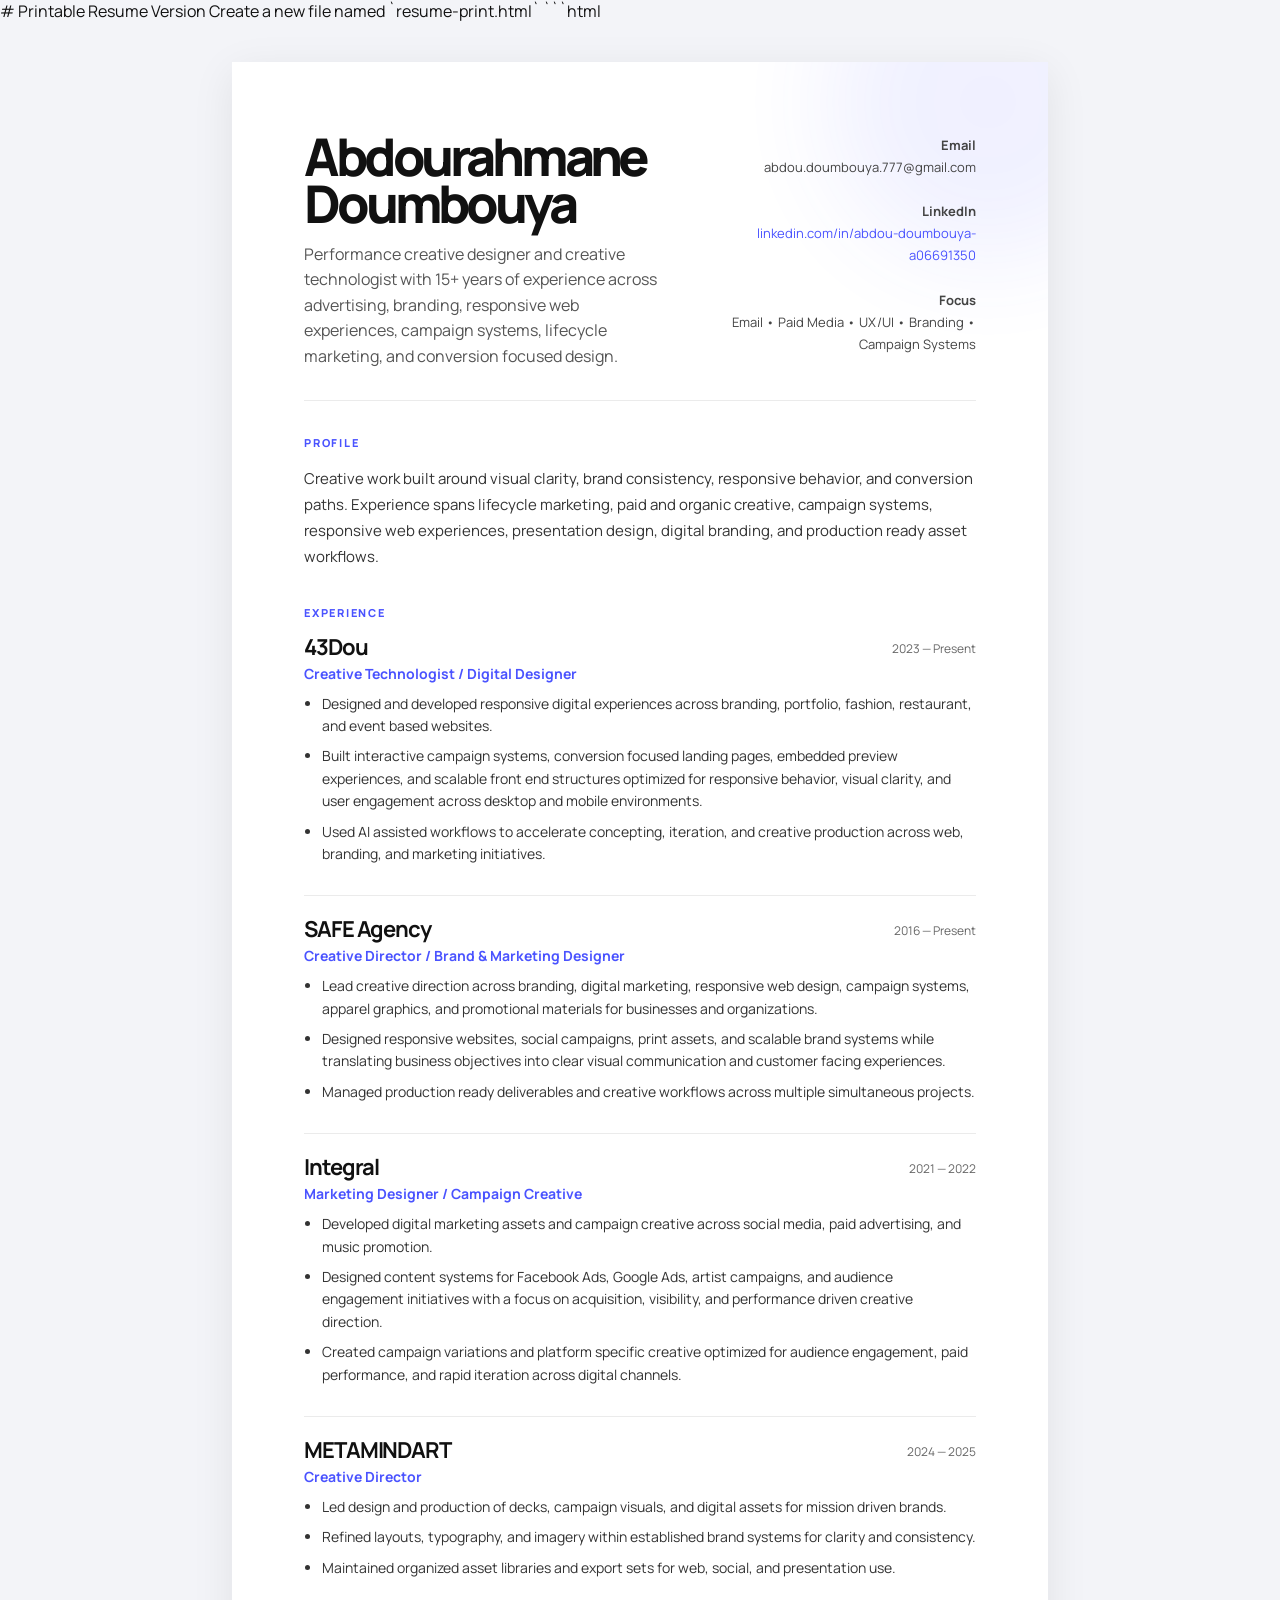
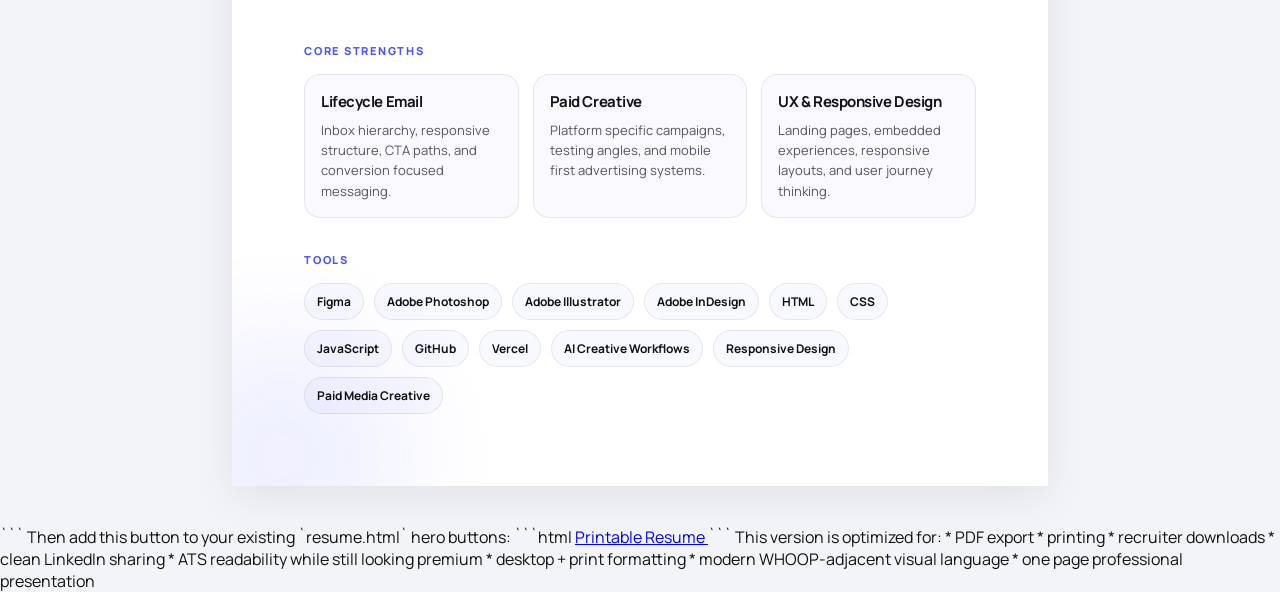
==== resume-print.html @ a507289f "Create resume-print.html" ====
# Printable Resume Version

Create a new file named `resume-print.html`

```html
<!DOCTYPE html>
<html lang="en">
<head>
  <meta charset="UTF-8" />
  <meta name="viewport" content="width=device-width, initial-scale=1.0" />
  <title>Abdourahmane Doumbouya Resume</title>

  <link rel="preconnect" href="https://fonts.googleapis.com">
  <link rel="preconnect" href="https://fonts.gstatic.com" crossorigin>
  <link href="https://fonts.googleapis.com/css2?family=Manrope:wght@400;500;600;700;800&display=swap" rel="stylesheet">

  <style>
    * {
      box-sizing: border-box;
    }

    body {
      margin: 0;
      background: #f3f4f8;
      font-family: "Manrope", sans-serif;
      color: #111111;
      -webkit-print-color-adjust: exact;
      print-color-adjust: exact;
    }

    .page {
      width: 8.5in;
      min-height: 11in;
      margin: 40px auto;
      background: #ffffff;
      padding: 0.75in;
      box-shadow: 0 10px 40px rgba(0,0,0,0.08);
      position: relative;
      overflow: hidden;
    }

    .accent-orb {
      position: absolute;
      border-radius: 50%;
      filter: blur(50px);
      opacity: 0.08;
      pointer-events: none;
    }

    .orb-one {
      width: 320px;
      height: 320px;
      background: #4A53FF;
      top: -120px;
      right: -100px;
    }

    .orb-two {
      width: 260px;
      height: 260px;
      background: #4A53FF;
      bottom: -100px;
      left: -80px;
    }

    .topbar {
      display: flex;
      justify-content: space-between;
      align-items: flex-start;
      gap: 40px;
      padding-bottom: 30px;
      border-bottom: 1px solid rgba(0,0,0,0.08);
      position: relative;
      z-index: 2;
    }

    .identity h1 {
      margin: 0;
      font-size: 52px;
      line-height: 0.9;
      letter-spacing: -0.08em;
      font-weight: 800;
    }

    .identity p {
      margin: 14px 0 0;
      font-size: 16px;
      line-height: 1.6;
      color: #555555;
      max-width: 520px;
    }

    .contact {
      text-align: right;
      font-size: 13px;
      line-height: 1.7;
      color: #444444;
      min-width: 220px;
    }

    .contact a {
      color: #4A53FF;
      text-decoration: none;
    }

    .section {
      margin-top: 34px;
      position: relative;
      z-index: 2;
    }

    .section-label {
      font-size: 11px;
      font-weight: 800;
      letter-spacing: 0.16em;
      text-transform: uppercase;
      color: #4A53FF;
      margin-bottom: 16px;
    }

    .summary {
      font-size: 15px;
      line-height: 1.75;
      color: #333333;
    }

    .experience-item {
      padding: 22px 0;
      border-top: 1px solid rgba(0,0,0,0.08);
    }

    .experience-item:first-of-type {
      border-top: 0;
      padding-top: 0;
    }

    .experience-head {
      display: flex;
      justify-content: space-between;
      align-items: flex-start;
      gap: 24px;
      margin-bottom: 10px;
    }

    .experience-head h3 {
      margin: 0;
      font-size: 22px;
      letter-spacing: -0.05em;
      line-height: 1;
    }

    .role {
      margin-top: 6px;
      font-size: 14px;
      color: #4A53FF;
      font-weight: 700;
    }

    .dates {
      font-size: 12px;
      color: #666666;
      white-space: nowrap;
      padding-top: 4px;
    }

    .experience-item ul {
      margin: 0;
      padding-left: 18px;
    }

    .experience-item li {
      margin-bottom: 8px;
      font-size: 14px;
      line-height: 1.6;
      color: #333333;
    }

    .skills-grid {
      display: grid;
      grid-template-columns: repeat(3, 1fr);
      gap: 14px;
    }

    .skill-card {
      border: 1px solid rgba(0,0,0,0.08);
      border-radius: 16px;
      padding: 16px;
      background: rgba(74,83,255,0.03);
    }

    .skill-card strong {
      display: block;
      margin-bottom: 8px;
      font-size: 15px;
      letter-spacing: -0.03em;
    }

    .skill-card p {
      margin: 0;
      font-size: 13px;
      line-height: 1.55;
      color: #555555;
    }

    .tools {
      display: flex;
      flex-wrap: wrap;
      gap: 10px;
    }

    .tools span {
      border: 1px solid rgba(0,0,0,0.08);
      border-radius: 999px;
      padding: 9px 12px;
      font-size: 12px;
      font-weight: 700;
      background: rgba(74,83,255,0.04);
    }

    @media print {
      body {
        background: #ffffff;
      }

      .page {
        width: 100%;
        min-height: auto;
        margin: 0;
        box-shadow: none;
        page-break-after: avoid;
      }
    }
  </style>
</head>
<body>
  <div class="page">
    <div class="accent-orb orb-one"></div>
    <div class="accent-orb orb-two"></div>

    <header class="topbar">
      <div class="identity">
        <h1>Abdourahmane<br>Doumbouya</h1>
        <p>
          Performance creative designer and creative technologist with 15+ years of experience across advertising, branding, responsive web experiences, campaign systems, lifecycle marketing, and conversion focused design.
        </p>
      </div>

      <div class="contact">
        <strong>Email</strong><br>
        abdou.doumbouya.777@gmail.com
        <br><br>

        <strong>LinkedIn</strong><br>
        <a href="https://www.linkedin.com/in/abdou-doumbouya-a06691350/">
          linkedin.com/in/abdou-doumbouya-a06691350
        </a>
        <br><br>

        <strong>Focus</strong><br>
        Email • Paid Media • UX/UI • Branding • Campaign Systems
      </div>
    </header>

    <section class="section">
      <div class="section-label">Profile</div>
      <div class="summary">
        Creative work built around visual clarity, brand consistency, responsive behavior, and conversion paths. Experience spans lifecycle marketing, paid and organic creative, campaign systems, responsive web experiences, presentation design, digital branding, and production ready asset workflows.
      </div>
    </section>

    <section class="section">
      <div class="section-label">Experience</div>

      <article class="experience-item">
        <div class="experience-head">
          <div>
            <h3>43Dou</h3>
            <div class="role">Creative Technologist / Digital Designer</div>
          </div>
          <div class="dates">2023 — Present</div>
        </div>

        <ul>
          <li>Designed and developed responsive digital experiences across branding, portfolio, fashion, restaurant, and event based websites.</li>
          <li>Built interactive campaign systems, conversion focused landing pages, embedded preview experiences, and scalable front end structures optimized for responsive behavior, visual clarity, and user engagement across desktop and mobile environments.</li>
          <li>Used AI assisted workflows to accelerate concepting, iteration, and creative production across web, branding, and marketing initiatives.</li>
        </ul>
      </article>

      <article class="experience-item">
        <div class="experience-head">
          <div>
            <h3>SAFE Agency</h3>
            <div class="role">Creative Director / Brand & Marketing Designer</div>
          </div>
          <div class="dates">2016 — Present</div>
        </div>

        <ul>
          <li>Lead creative direction across branding, digital marketing, responsive web design, campaign systems, apparel graphics, and promotional materials for businesses and organizations.</li>
          <li>Designed responsive websites, social campaigns, print assets, and scalable brand systems while translating business objectives into clear visual communication and customer facing experiences.</li>
          <li>Managed production ready deliverables and creative workflows across multiple simultaneous projects.</li>
        </ul>
      </article>

      <article class="experience-item">
        <div class="experience-head">
          <div>
            <h3>Integral</h3>
            <div class="role">Marketing Designer / Campaign Creative</div>
          </div>
          <div class="dates">2021 — 2022</div>
        </div>

        <ul>
          <li>Developed digital marketing assets and campaign creative across social media, paid advertising, and music promotion.</li>
          <li>Designed content systems for Facebook Ads, Google Ads, artist campaigns, and audience engagement initiatives with a focus on acquisition, visibility, and performance driven creative direction.</li>
          <li>Created campaign variations and platform specific creative optimized for audience engagement, paid performance, and rapid iteration across digital channels.</li>
        </ul>
      </article>

      <article class="experience-item">
        <div class="experience-head">
          <div>
            <h3>METAMINDART</h3>
            <div class="role">Creative Director</div>
          </div>
          <div class="dates">2024 — 2025</div>
        </div>

        <ul>
          <li>Led design and production of decks, campaign visuals, and digital assets for mission driven brands.</li>
          <li>Refined layouts, typography, and imagery within established brand systems for clarity and consistency.</li>
          <li>Maintained organized asset libraries and export sets for web, social, and presentation use.</li>
        </ul>
      </article>
    </section>

    <section class="section">
      <div class="section-label">Core Strengths</div>

      <div class="skills-grid">
        <div class="skill-card">
          <strong>Lifecycle Email</strong>
          <p>Inbox hierarchy, responsive structure, CTA paths, and conversion focused messaging.</p>
        </div>

        <div class="skill-card">
          <strong>Paid Creative</strong>
          <p>Platform specific campaigns, testing angles, and mobile first advertising systems.</p>
        </div>

        <div class="skill-card">
          <strong>UX & Responsive Design</strong>
          <p>Landing pages, embedded experiences, responsive layouts, and user journey thinking.</p>
        </div>
      </div>
    </section>

    <section class="section">
      <div class="section-label">Tools</div>

      <div class="tools">
        <span>Figma</span>
        <span>Adobe Photoshop</span>
        <span>Adobe Illustrator</span>
        <span>Adobe InDesign</span>
        <span>HTML</span>
        <span>CSS</span>
        <span>JavaScript</span>
        <span>GitHub</span>
        <span>Vercel</span>
        <span>AI Creative Workflows</span>
        <span>Responsive Design</span>
        <span>Paid Media Creative</span>
      </div>
    </section>
  </div>
</body>
</html>
```

Then add this button to your existing `resume.html` hero buttons:

```html
<a class="btn secondary" href="resume-print.html" target="_blank">
  Printable Resume
</a>
```

This version is optimized for:

* PDF export
* printing
* recruiter downloads
* clean LinkedIn sharing
* ATS readability while still looking premium
* desktop + print formatting
* modern WHOOP-adjacent visual language
* one page professional presentation
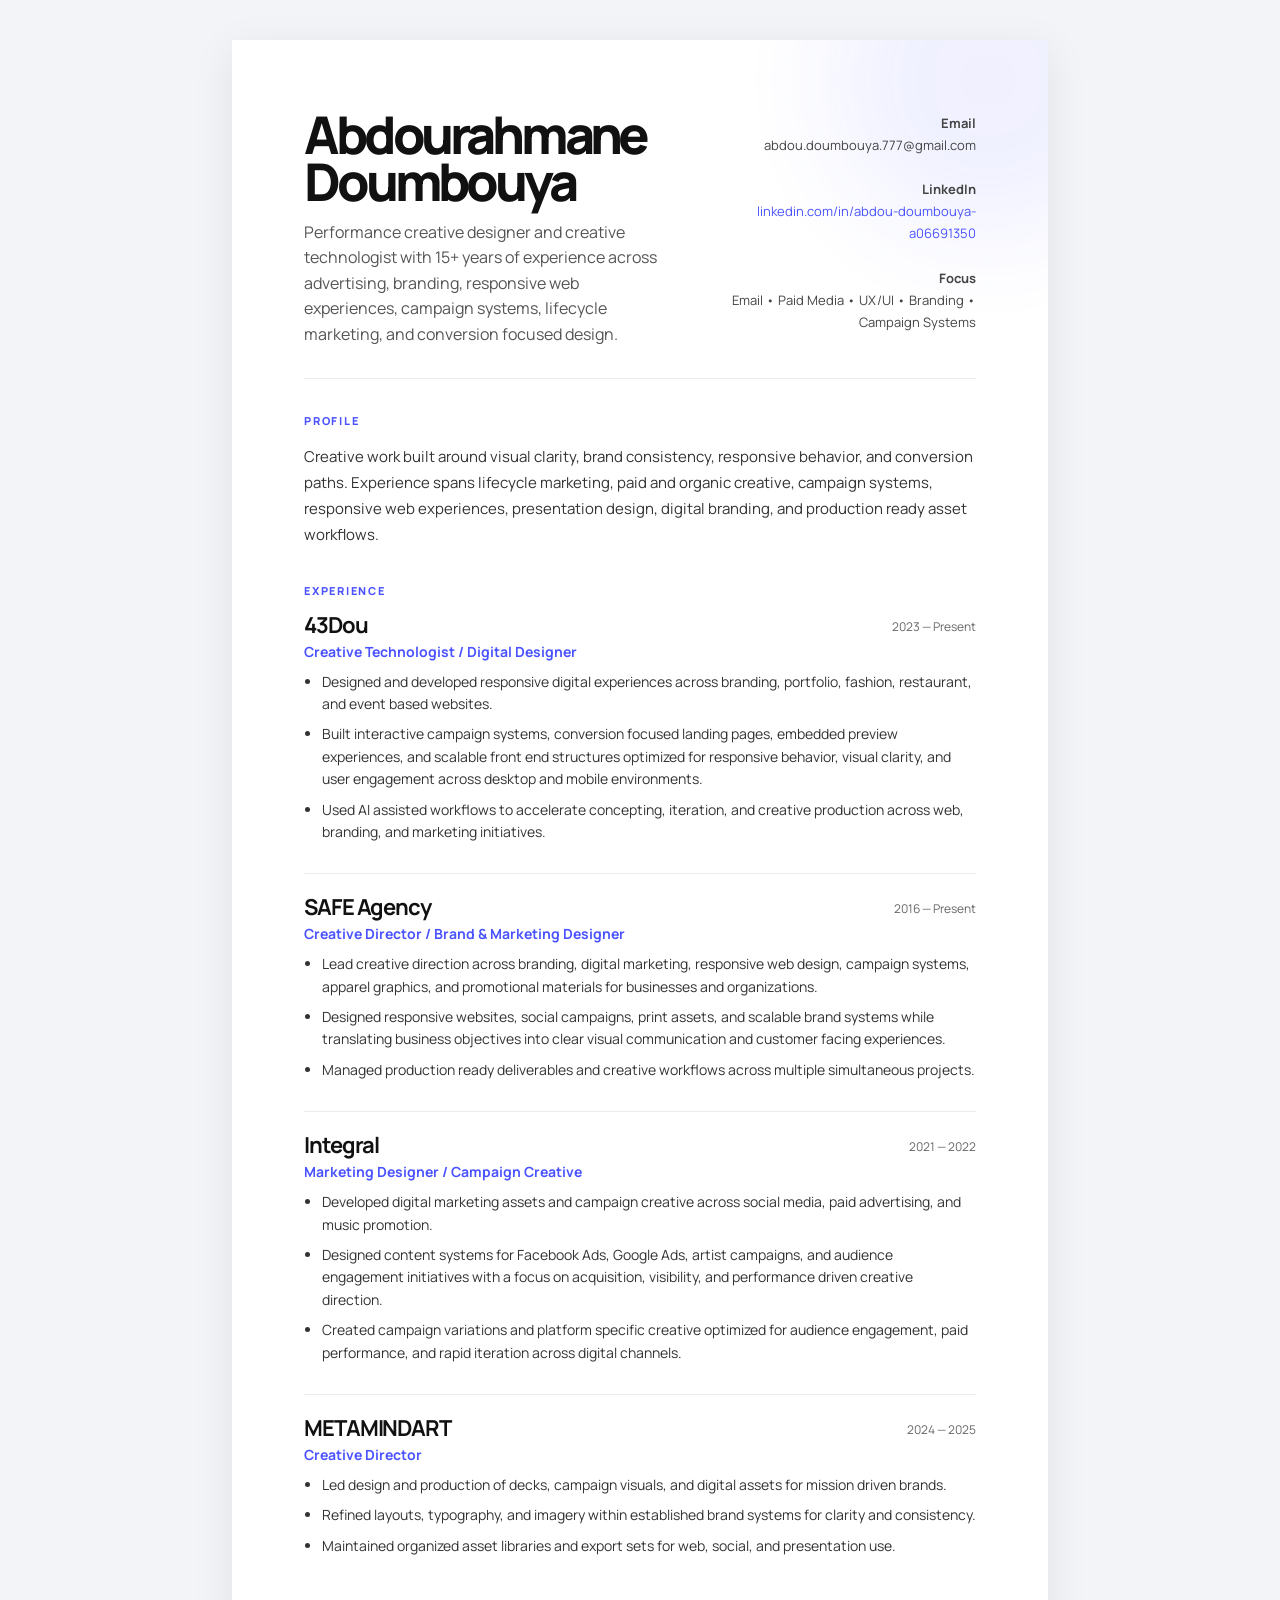
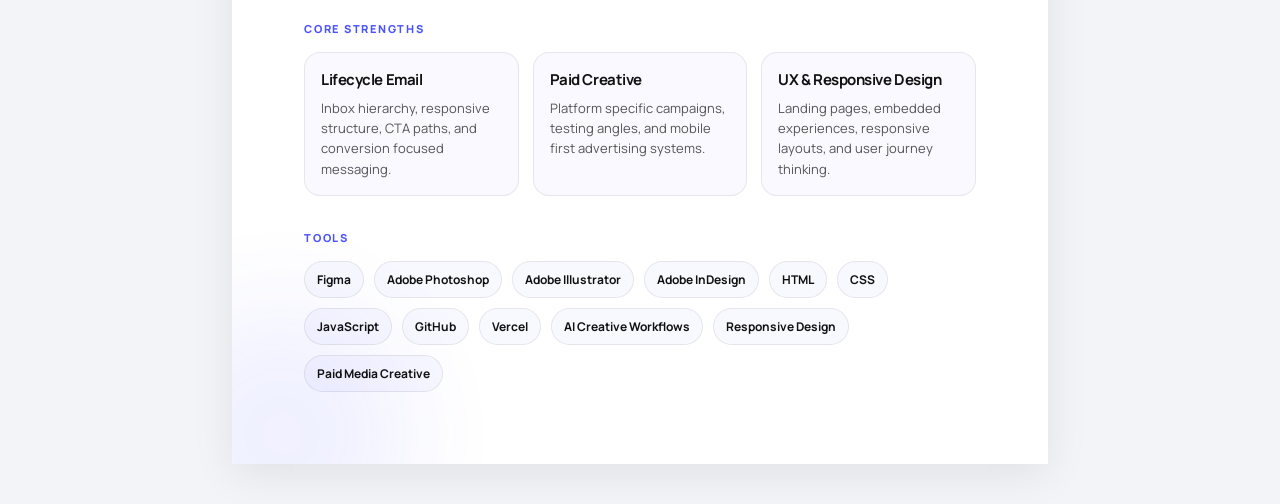
==== commit f5ab93ec: "Update resume-print.html" ====
--- a/resume-print.html
+++ b/resume-print.html
@@ -1,8 +1,3 @@
-# Printable Resume Version
-
-Create a new file named `resume-print.html`
-
-```html
 <!DOCTYPE html>
 <html lang="en">
 <head>
@@ -378,23 +373,3 @@
   </div>
 </body>
 </html>
-```
-
-Then add this button to your existing `resume.html` hero buttons:
-
-```html
-<a class="btn secondary" href="resume-print.html" target="_blank">
-  Printable Resume
-</a>
-```
-
-This version is optimized for:
-
-* PDF export
-* printing
-* recruiter downloads
-* clean LinkedIn sharing
-* ATS readability while still looking premium
-* desktop + print formatting
-* modern WHOOP-adjacent visual language
-* one page professional presentation
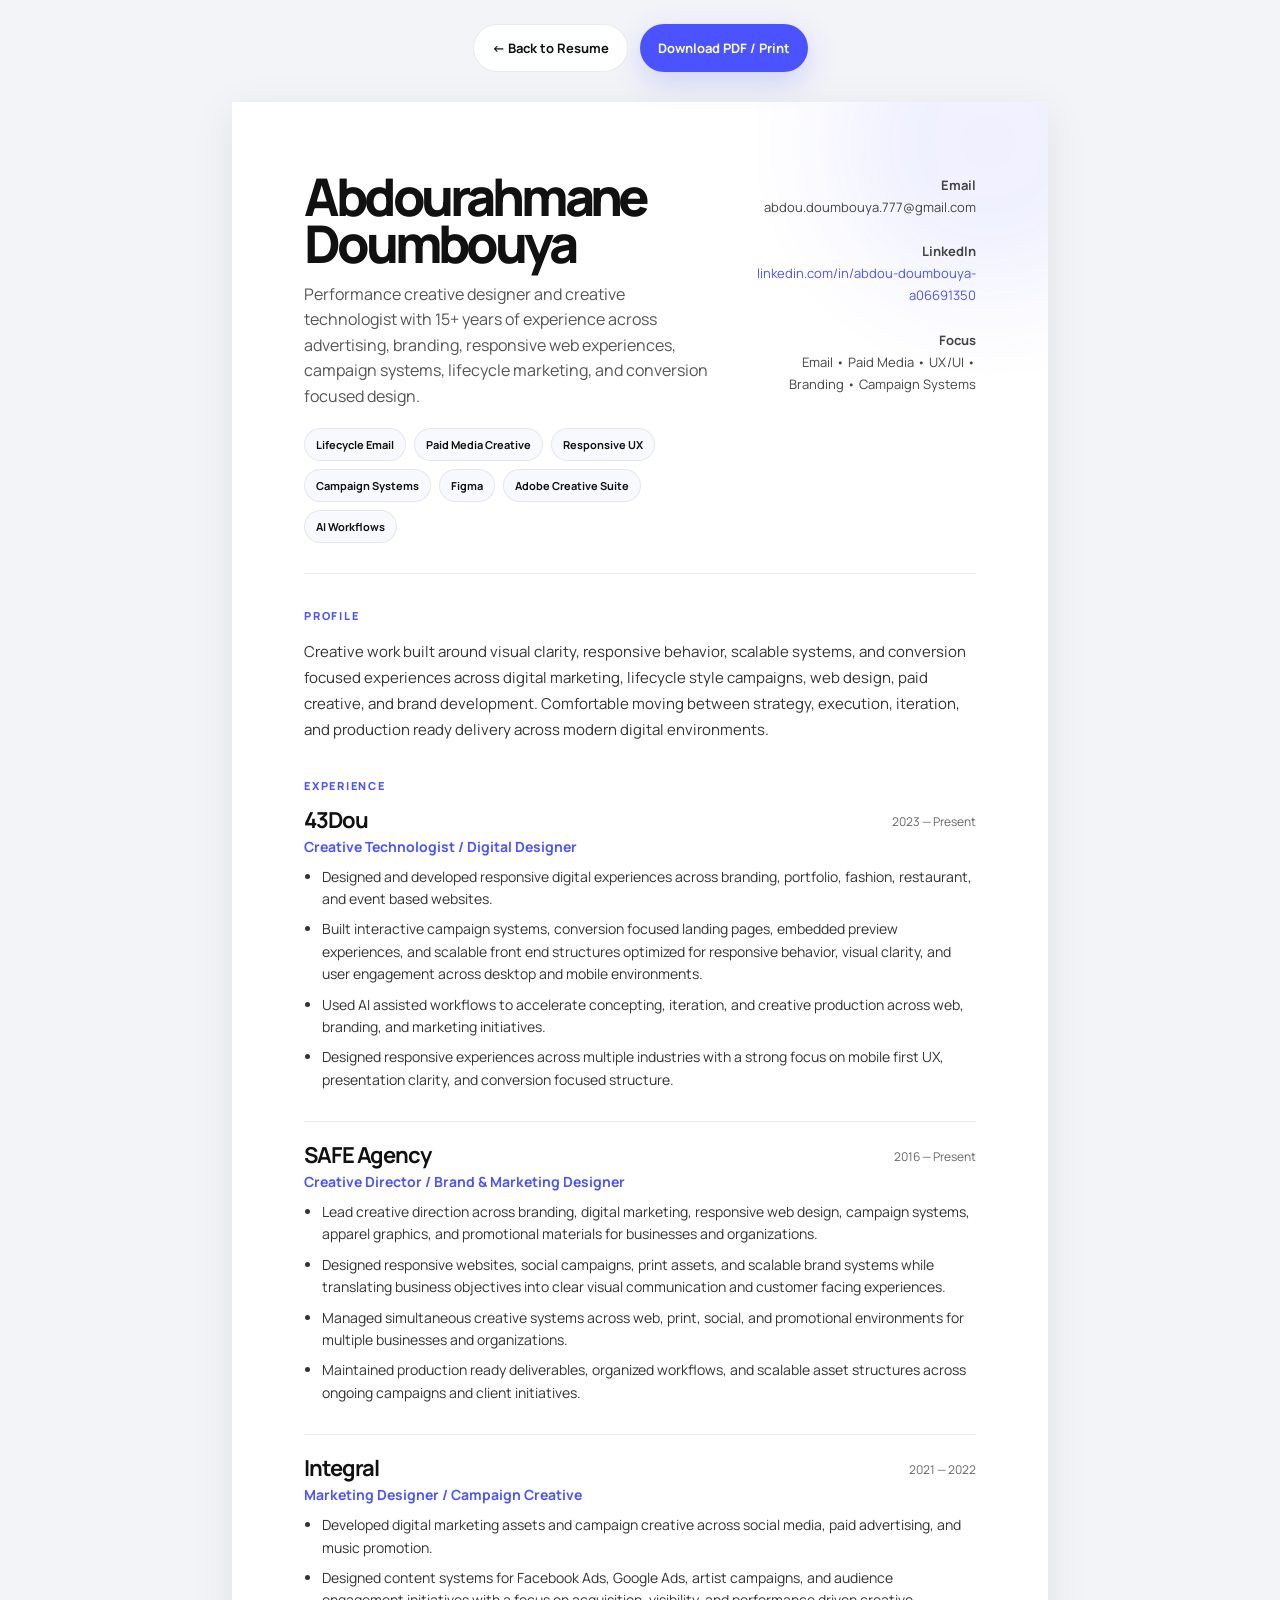
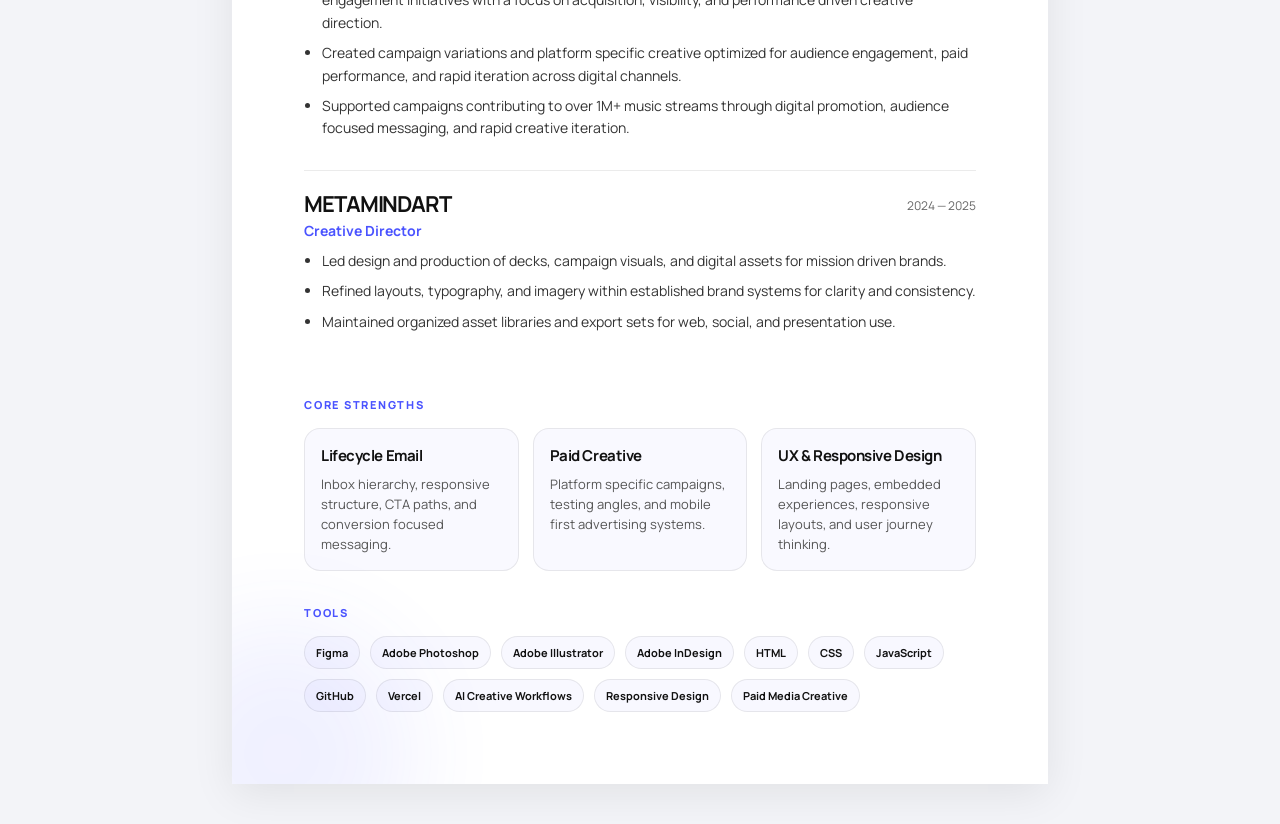
==== commit d88a600f: "Update resume-print.html" ====
--- a/resume-print.html
+++ b/resume-print.html
@@ -21,6 +21,46 @@
       color: #111111;
       -webkit-print-color-adjust: exact;
       print-color-adjust: exact;
+    }
+
+    .resume-controls {
+      position: sticky;
+      top: 20px;
+      z-index: 999;
+      width: fit-content;
+      margin: 24px auto -10px;
+      display: flex;
+      gap: 12px;
+    }
+
+    .resume-control-btn {
+      appearance: none;
+      border: 0;
+      text-decoration: none;
+      font-family: "Manrope", sans-serif;
+      font-size: 13px;
+      font-weight: 700;
+      border-radius: 999px;
+      padding: 14px 18px;
+      cursor: pointer;
+      transition: transform 0.25s ease, box-shadow 0.25s ease, background 0.25s ease;
+    }
+
+    .resume-control-btn:hover {
+      transform: translateY(-2px);
+    }
+
+    .resume-control-btn.primary {
+      background: #4A53FF;
+      color: white;
+      box-shadow: 0 10px 30px rgba(74,83,255,0.22);
+    }
+
+    .resume-control-btn.secondary {
+      background: rgba(255,255,255,0.92);
+      color: #111111;
+      border: 1px solid rgba(0,0,0,0.08);
+      backdrop-filter: blur(12px);
     }
 
     .page {
@@ -98,6 +138,25 @@
       text-decoration: none;
     }
 
+    .capabilities {
+      display: flex;
+      flex-wrap: wrap;
+      gap: 8px;
+      margin-top: 18px;
+      position: relative;
+      z-index: 2;
+    }
+
+    .capabilities span,
+    .tools span {
+      border: 1px solid rgba(0,0,0,0.08);
+      border-radius: 999px;
+      padding: 8px 11px;
+      font-size: 11px;
+      font-weight: 700;
+      background: rgba(74,83,255,0.04);
+    }
+
     .section {
       margin-top: 34px;
       position: relative;
@@ -203,18 +262,13 @@
       gap: 10px;
     }
 
-    .tools span {
-      border: 1px solid rgba(0,0,0,0.08);
-      border-radius: 999px;
-      padding: 9px 12px;
-      font-size: 12px;
-      font-weight: 700;
-      background: rgba(74,83,255,0.04);
-    }
-
     @media print {
       body {
         background: #ffffff;
+      }
+
+      .resume-controls {
+        display: none !important;
       }
 
       .page {
@@ -225,9 +279,46 @@
         page-break-after: avoid;
       }
     }
+
+    @media (max-width: 900px) {
+      .page {
+        width: calc(100% - 24px);
+        padding: 32px;
+      }
+
+      .topbar,
+      .experience-head {
+        flex-direction: column;
+      }
+
+      .contact {
+        text-align: left;
+      }
+
+      .skills-grid {
+        grid-template-columns: 1fr;
+      }
+
+      .resume-controls {
+        width: calc(100% - 24px);
+        justify-content: center;
+        flex-wrap: wrap;
+      }
+    }
   </style>
 </head>
+
 <body>
+  <div class="resume-controls">
+    <a href="resume.html" class="resume-control-btn secondary">
+      ← Back to Resume
+    </a>
+
+    <button class="resume-control-btn primary" onclick="window.print()">
+      Download PDF / Print
+    </button>
+  </div>
+
   <div class="page">
     <div class="accent-orb orb-one"></div>
     <div class="accent-orb orb-two"></div>
@@ -238,6 +329,16 @@
         <p>
           Performance creative designer and creative technologist with 15+ years of experience across advertising, branding, responsive web experiences, campaign systems, lifecycle marketing, and conversion focused design.
         </p>
+
+        <div class="capabilities">
+          <span>Lifecycle Email</span>
+          <span>Paid Media Creative</span>
+          <span>Responsive UX</span>
+          <span>Campaign Systems</span>
+          <span>Figma</span>
+          <span>Adobe Creative Suite</span>
+          <span>AI Workflows</span>
+        </div>
       </div>
 
       <div class="contact">
@@ -259,7 +360,7 @@
     <section class="section">
       <div class="section-label">Profile</div>
       <div class="summary">
-        Creative work built around visual clarity, brand consistency, responsive behavior, and conversion paths. Experience spans lifecycle marketing, paid and organic creative, campaign systems, responsive web experiences, presentation design, digital branding, and production ready asset workflows.
+        Creative work built around visual clarity, responsive behavior, scalable systems, and conversion focused experiences across digital marketing, lifecycle style campaigns, web design, paid creative, and brand development. Comfortable moving between strategy, execution, iteration, and production ready delivery across modern digital environments.
       </div>
     </section>
 
@@ -279,6 +380,7 @@
           <li>Designed and developed responsive digital experiences across branding, portfolio, fashion, restaurant, and event based websites.</li>
           <li>Built interactive campaign systems, conversion focused landing pages, embedded preview experiences, and scalable front end structures optimized for responsive behavior, visual clarity, and user engagement across desktop and mobile environments.</li>
           <li>Used AI assisted workflows to accelerate concepting, iteration, and creative production across web, branding, and marketing initiatives.</li>
+          <li>Designed responsive experiences across multiple industries with a strong focus on mobile first UX, presentation clarity, and conversion focused structure.</li>
         </ul>
       </article>
 
@@ -294,7 +396,8 @@
         <ul>
           <li>Lead creative direction across branding, digital marketing, responsive web design, campaign systems, apparel graphics, and promotional materials for businesses and organizations.</li>
           <li>Designed responsive websites, social campaigns, print assets, and scalable brand systems while translating business objectives into clear visual communication and customer facing experiences.</li>
-          <li>Managed production ready deliverables and creative workflows across multiple simultaneous projects.</li>
+          <li>Managed simultaneous creative systems across web, print, social, and promotional environments for multiple businesses and organizations.</li>
+          <li>Maintained production ready deliverables, organized workflows, and scalable asset structures across ongoing campaigns and client initiatives.</li>
         </ul>
       </article>
 
@@ -311,6 +414,7 @@
           <li>Developed digital marketing assets and campaign creative across social media, paid advertising, and music promotion.</li>
           <li>Designed content systems for Facebook Ads, Google Ads, artist campaigns, and audience engagement initiatives with a focus on acquisition, visibility, and performance driven creative direction.</li>
           <li>Created campaign variations and platform specific creative optimized for audience engagement, paid performance, and rapid iteration across digital channels.</li>
+          <li>Supported campaigns contributing to over 1M+ music streams through digital promotion, audience focused messaging, and rapid creative iteration.</li>
         </ul>
       </article>
 
